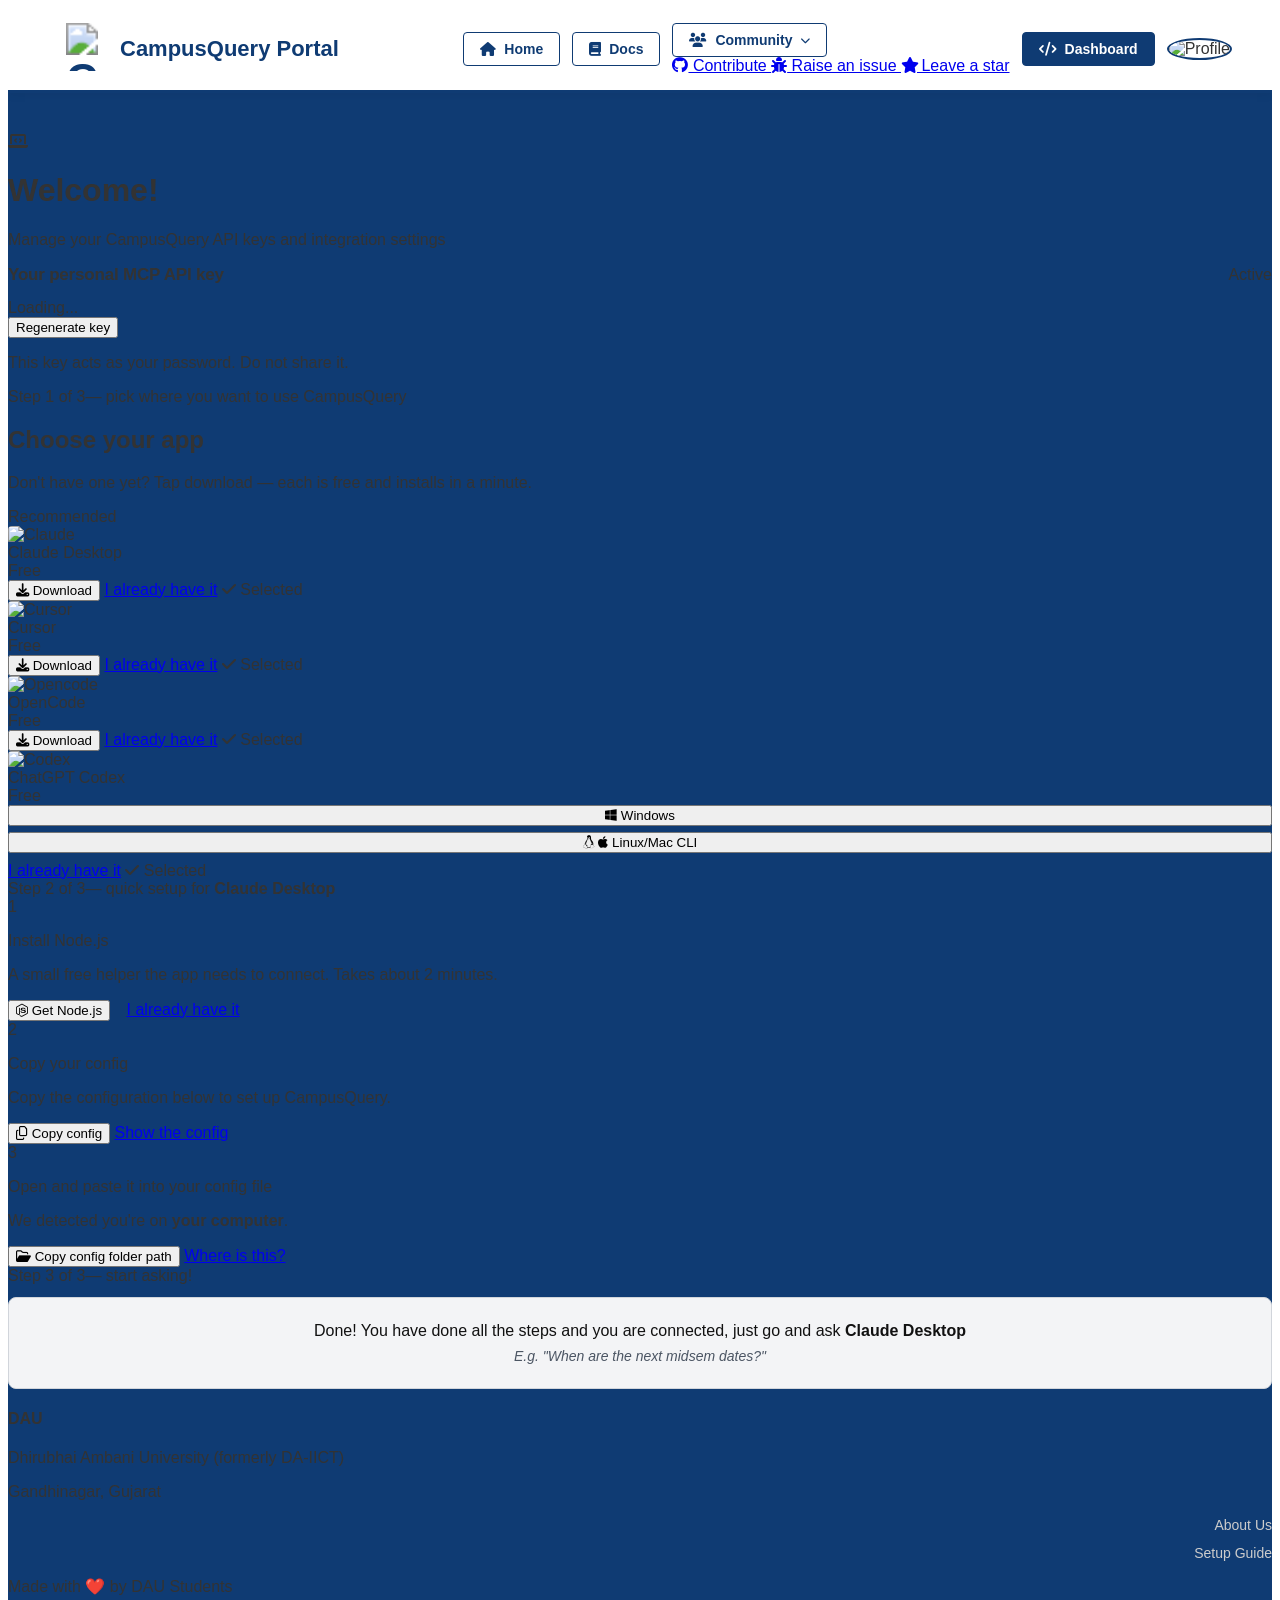
==== frontend/html/api-key.html @ 68f0042c "initial commit" ====
<!DOCTYPE html>
<html lang="en">

<head>
    <meta charset="UTF-8">
    <meta name="viewport" content="width=device-width, initial-scale=1.0">
    <link rel="icon" href="/assets/favicon.png">
    <title>API Keys — CampusQuery</title>
    <meta name="description" content="CampusQuery Setup — manage your API key and connect your app">

    <!-- Google Fonts -->
    <link rel="preconnect" href="https://fonts.googleapis.com">
    <link rel="preconnect" href="https://fonts.gstatic.com" crossorigin>
    <link
        href="https://fonts.googleapis.com/css2?family=Inter:wght@300;400;500;600;700&family=Outfit:wght@400;500;600;700;800&display=swap"
        rel="stylesheet">

    <!-- FontAwesome -->
    <link rel="stylesheet" href="https://cdnjs.cloudflare.com/ajax/libs/font-awesome/6.4.0/css/all.min.css">

    <!-- Google Identity Services -->
    <script src="https://accounts.google.com/gsi/client" async defer></script>

    <!-- Stylesheet -->
    <link rel="stylesheet" href="/css/style.css?v=6">
    <link rel="stylesheet" href="/css/api-key.css">
</head>

<body>
    <div class="app-container" id="app-container"
        style="display: flex; flex-direction: column; background-color: #0f3b73; min-height: 100vh; overflow-y: auto; box-sizing: border-box; text-align: left; color: #333; font-family: 'Open Sans', sans-serif;">
        <div class="top-accent-bar"></div>

        <!-- Dashboard Navigation -->
        <nav class="app-nav"
            style="background: #ffffff; border-bottom: 3px solid #0f3b73; padding: 15px 40px; display: flex; justify-content: space-between; align-items: center; box-shadow: 0 2px 10px rgba(0,0,0,0.05); margin-bottom: 40px;">
            <div
                style="display: flex; align-items: center; gap: 12px; color: #0f3b73; font-size: 22px; font-weight: 700;">
                <img src="/assets/campusquery_icon.png" alt="CampusQuery" style="width: 24px; height: 24px; object-fit: contain; transform: scale(2.0) translate(6px, -1px); transform-origin: center; margin: 0 18px;">
                <span>CampusQuery Portal</span>
            </div>
            <div style="display: flex; gap: 12px; align-items: center; flex-wrap: wrap; justify-content: center;">
                <button onclick="localStorage.setItem('dau_buddy_view', 'landing'); window.location.href='/'"
                    class="nav-docs-btn"
                    style="padding: 8px 16px; background: transparent; color: #0f3b73; border: 1px solid #0f3b73; border-radius: 4px; cursor: pointer; font-weight: 600; font-size: 14px; font-family: 'Open Sans', sans-serif; display: flex; align-items: center; gap: 8px; transition: all 0.2s; text-decoration: none;">
                    <i class="fa-solid fa-house"></i> Home
                </button>
                <button onclick="window.location.href='/docs'" class="nav-docs-btn"
                    style="padding: 8px 16px; background: transparent; color: #0f3b73; border: 1px solid #0f3b73; border-radius: 4px; cursor: pointer; font-weight: 600; font-size: 14px; font-family: 'Open Sans', sans-serif; display: flex; align-items: center; gap: 8px; transition: all 0.2s; text-decoration: none;">
                    <i class="fa-solid fa-book"></i> Docs
                </button>

                <div class="community-dropdown-container">
                    <button class="nav-docs-btn"
                        style="padding: 8px 16px; background: transparent; color: #0f3b73; border: 1px solid #0f3b73; border-radius: 4px; cursor: pointer; font-weight: 600; font-size: 14px; font-family: 'Open Sans', sans-serif; display: flex; align-items: center; gap: 8px; transition: all 0.2s; text-decoration: none;">
                        <i class="fa-solid fa-users"></i> Community <i class="fa-solid fa-chevron-down"
                            style="font-size: 10px;"></i>
                    </button>
                    <div class="community-dropdown-menu">
                        <a href="https://github.com/Piyushtanwani/mcp-server/blob/Main/docs/contribution.md#contributing-to-campusquery-mcp-server"
                            target="_blank" class="community-dropdown-item">
                            <i class="fa-brands fa-github" style="width: 16px; text-align: center;"></i> Contribute
                        </a>
                        <a href="https://github.com/Piyushtanwani/mcp-server/issues/new/choose" target="_blank"
                            class="community-dropdown-item">
                            <i class="fa-solid fa-bug" style="width: 16px; text-align: center;"></i> Raise an issue
                        </a>
                        <a href="https://github.com/Piyushtanwani/mcp-server" target="_blank"
                            class="community-dropdown-item">
                            <i class="fa-solid fa-star" style="width: 16px; text-align: center;"></i> Leave a star
                        </a>
                    </div>
                </div>

                <button class="nav-docs-btn nav-docs-btn-active" onclick="window.location.href='/api-keys'"
                    style="padding: 8px 16px; background: #0f3b73; color: #ffffff; border: 1px solid #0f3b73; border-radius: 4px; cursor: pointer; font-weight: 600; font-size: 14px; font-family: 'Open Sans', sans-serif; display: flex; align-items: center; gap: 8px; transition: all 0.2s; text-decoration: none;">
                    <i class="fa-solid fa-code"></i> Dashboard
                </button>

                <div class="profile-container" id="profile-container" style="position: relative;">
                    <img id="nav-profile-trigger" src="https://lh3.googleusercontent.com/a/default-user"
                        referrerpolicy="no-referrer" alt="Profile"
                        style="width: 40px; height: 40px; border-radius: 50%; cursor: pointer; border: 2px solid #0f3b73; transition: transform 0.2s; object-fit: cover;">

                    <div id="profile-dropdown" class="profile-dropdown"
                        style="display: none; flex-direction: column; position: absolute; top: 50px; right: 0; background: #fff; border: 1px solid #e0e0e0; border-radius: 12px; box-shadow: 0 8px 24px rgba(0,0,0,0.1); width: 300px; z-index: 1000; overflow: hidden;">
                        <div class="profile-info"
                            style="position: relative; padding: 24px; text-align: center; border-bottom: 1px solid #f0f0f0;">
                            <button id="close-profile-btn"
                                style="position: absolute; top: 12px; right: 12px; background: transparent; border: none; cursor: pointer; font-size: 18px; color: #555; transition: color 0.2s;"><i
                                    class="fa-solid fa-xmark"></i></button>
                            <img id="dropdown-avatar" src="https://lh3.googleusercontent.com/a/default-user"
                                referrerpolicy="no-referrer"
                                style="width: 72px; height: 72px; border-radius: 50%; border: 2px solid #0f3b73; margin-bottom: 12px; object-fit: cover;">
                            <h3 id="dropdown-name"
                                style="margin: 0 0 4px 0; font-size: 18px; color: #111; font-family: 'Open Sans', sans-serif; font-weight: 600;">
                                Welcome!</h3>
                            <p id="dropdown-email"
                                style="margin: 0 0 8px 0; font-size: 14px; color: #555; font-family: 'Open Sans', sans-serif;">
                                Authenticated User</p>
                            <span id="dropdown-role"
                                style="display: inline-block; background: #e0f2fe; color: #0284c7; padding: 4px 12px; border-radius: 12px; font-size: 12px; font-weight: 600; font-family: 'Open Sans', sans-serif; border: 1px solid #bae6fd;">Role</span>
                        </div>
                        <div class="profile-actions" style="padding: 8px;">
                            <button id="nav-chat-btn" onclick="window.location.href='/chat'"
                                style="width: 100%; padding: 12px 16px; background: transparent; border: none; text-align: left; cursor: pointer; font-size: 15px; color: #333; font-family: 'Open Sans', sans-serif; border-radius: 8px; display: flex; align-items: center; gap: 12px; font-weight: 500; transition: background 0.2s;">
                                <i class="fa-solid fa-comments" style="color: #555; font-size: 18px;"></i> Chat
                                Interface
                            </button>
                            <button id="nav-dashboard-btn" onclick="window.location.href='/maintainer'"
                                style="width: 100%; padding: 12px 16px; background: transparent; border: none; text-align: left; cursor: pointer; font-size: 15px; color: #333; font-family: 'Open Sans', sans-serif; border-radius: 8px; display: flex; align-items: center; gap: 12px; font-weight: 500; transition: background 0.2s;">
                                <i class="fa-solid fa-chart-line" style="color: #555; font-size: 18px;"></i> Analytics
                            </button>
                            <button id="feedback-btn" class="nav-feedback-btn"
                                style="width: 100%; padding: 12px 16px; background: transparent; border: none; text-align: left; cursor: pointer; font-size: 15px; color: #333; font-family: 'Open Sans', sans-serif; border-radius: 8px; display: flex; align-items: center; gap: 12px; font-weight: 500; transition: background 0.2s;">
                                <i class="fa-regular fa-comment-dots" style="color: #555; font-size: 18px;"></i>
                                Feedback
                            </button>
                            <button id="logout-btn"
                                style="width: 100%; padding: 12px 16px; background: transparent; border: none; text-align: left; cursor: pointer; font-size: 15px; color: #333; font-family: 'Open Sans', sans-serif; border-radius: 8px; display: flex; align-items: center; gap: 12px; font-weight: 500; transition: background 0.2s;">
                                <i class="fa-solid fa-arrow-right-from-bracket"
                                    style="color: #555; font-size: 18px;"></i> Sign out
                            </button>
                        </div>
                    </div>
                </div>
            </div>
        </nav>

        <!-- ═══════════════════ SETUP WIZARD CONTENT ═══════════════════ -->
        <div class="setup-page">

            <!-- HERO -->
            <div class="setup-hero">
                <div class="setup-glyph">
                    <i class="fa-solid fa-laptop-code"></i>
                </div>
                <div>
                    <h1 id="welcome-name">Welcome!</h1>
                    <p>Manage your CampusQuery API keys and integration settings</p>
                </div>
            </div>

            <!-- API KEY CARD -->
            <div class="setup-card">
                <div style="display:flex;justify-content:space-between;align-items:center;margin-bottom:14px">
                    <h2 style="margin:0;font-size:17px;letter-spacing:-.2px">Your personal MCP API key</h2>
                    <span class="setup-badge active" id="key-status">Active</span>
                </div>
                <div class="setup-keyrow">
                    <div class="setup-keyfield">
                        <span id="api-key-display">Loading...</span>
                    </div>
                    <button class="setup-btn danger" id="regenerate-key-btn">Regenerate key</button>
                </div>
                <p class="setup-hint">This key acts as your password. Do not share it.</p>
                <!-- Hidden input kept for JS compatibility -->
                <input type="hidden" id="api-key-input" value="Loading...">
            </div>

            <!-- STEP 1: CHOOSE APP -->
            <div class="setup-card">
                <div class="setup-eyebrow"><span class="num">Step 1 of 3</span><span class="txt">— pick where you want
                        to use CampusQuery</span></div>
                <h2>Choose your app</h2>
                <p class="setup-sub">Don't have one yet? Tap download — each is free and installs in a minute.</p>

                <div class="setup-apps" id="apps">
                    <div class="setup-app selected" data-app="claude" onclick="pickApp(this)">
                        <div class="setup-app-top"><span class="setup-badge rec">Recommended</span></div>
                        <div class="setup-app-id">
                            <div class="setup-app-ico"><img
                                    src="https://www.google.com/s2/favicons?domain=claude.ai&sz=32" alt="Claude"
                                    width="24" height="24" style="border-radius: 4px;"></div>
                            <div>
                                <div class="setup-app-name">Claude Desktop</div>
                                <div class="setup-app-price">Free</div>
                            </div>
                        </div>
                        <button class="setup-btn block sm" onclick="event.stopPropagation();openDownload('claude')"><i
                                class="fa-solid fa-download"></i> Download</button>
                        <a href="#" class="setup-app-have"
                            onclick="event.preventDefault(); pickApp(this.closest('.setup-app'))">I already have it</a>
                        <span class="setup-app-chosen"><i class="fa-solid fa-check"></i> Selected</span>
                    </div>

                    <div class="setup-app" data-app="cursor" onclick="pickApp(this)">
                        <div class="setup-app-top"></div>
                        <div class="setup-app-id">
                            <div class="setup-app-ico"><img
                                    src="https://www.google.com/s2/favicons?domain=cursor.sh&sz=32" alt="Cursor"
                                    width="24" height="24" style="border-radius: 4px;"></div>
                            <div>
                                <div class="setup-app-name">Cursor</div>
                                <div class="setup-app-price">Free</div>
                            </div>
                        </div>
                        <button class="setup-btn block sm" onclick="event.stopPropagation();openDownload('cursor')"><i
                                class="fa-solid fa-download"></i> Download</button>
                        <a href="#" class="setup-app-have"
                            onclick="event.preventDefault(); pickApp(this.closest('.setup-app'))">I already have it</a>
                        <span class="setup-app-chosen"><i class="fa-solid fa-check"></i> Selected</span>
                    </div>

                    <div class="setup-app" data-app="opencode" onclick="pickApp(this)">
                        <div class="setup-app-top"></div>
                        <div class="setup-app-id">
                            <div class="setup-app-ico"><img
                                    src="https://www.google.com/s2/favicons?domain=opencode.ai&sz=32" alt="Opencode"
                                    width="24" height="24" style="border-radius: 4px;"></div>
                            <div>
                                <div class="setup-app-name">OpenCode</div>
                                <div class="setup-app-price">Free</div>
                            </div>
                        </div>
                        <button class="setup-btn block sm" onclick="event.stopPropagation();openDownload('opencode')"><i
                                class="fa-solid fa-download"></i> Download</button>
                        <a href="#" class="setup-app-have"
                            onclick="event.preventDefault(); pickApp(this.closest('.setup-app'))">I already have it</a>
                        <span class="setup-app-chosen"><i class="fa-solid fa-check"></i> Selected</span>
                    </div>

                    <div class="setup-app" data-app="codex" onclick="pickApp(this)">
                        <div class="setup-app-top"></div>
                        <div class="setup-app-id">
                            <div class="setup-app-ico"><img
                                    src="https://www.google.com/s2/favicons?domain=chatgpt.com&sz=32" alt="Codex"
                                    width="24" height="24" style="border-radius: 4px;"></div>
                            <div>
                                <div class="setup-app-name">ChatGPT Codex</div>
                                <div class="setup-app-price">Free</div>
                            </div>
                        </div>
                        <div style="display:flex; gap:6px; flex-direction:column; margin-bottom: 9px">
                            <button class="setup-btn block sm"
                                onclick="event.stopPropagation();openDownload('codex-windows')"><i
                                    class="fa-brands fa-windows"></i> Windows</button>
                            <button class="setup-btn block sm"
                                onclick="event.stopPropagation();openDownload('codex-linux')"><i
                                    class="fa-brands fa-linux"></i> <i class="fa-brands fa-apple"></i> Linux/Mac
                                CLI</button>
                        </div>
                        <a href="#" class="setup-app-have"
                            onclick="event.preventDefault(); pickApp(this.closest('.setup-app'))">I already have it</a>
                        <span class="setup-app-chosen"><i class="fa-solid fa-check"></i> Selected</span>
                    </div>
                </div>
            </div>

            <!-- STEP 2: SETUP -->
            <div class="setup-card">
                <div class="setup-eyebrow"><span class="num">Step 2 of 3</span><span class="txt">— quick setup for <b
                            id="appLabel" style="color:var(--setup-muted)">Claude Desktop</b></span></div>

                <div class="setup-steps">
                    <div class="setup-step" id="step-nodejs">
                        <div class="setup-step-marker" id="nodejs-marker">1</div>
                        <div class="setup-step-body">
                            <p class="setup-step-t">Install Node.js</p>
                            <p class="setup-step-d">A small free helper the app needs to connect. Takes about 2 minutes.
                            </p>
                            <div class="setup-step-actions">
                                <button class="setup-btn sm" onclick="openDownload('nodejs')"><i
                                        class="fa-brands fa-node-js"></i> Get Node.js</button>
                                <a href="#" class="setup-inline-link" onclick="markNodejsDone();return false"
                                    style="margin-left: 12px;">I already have it</a>
                            </div>
                        </div>
                    </div>

                    <div class="setup-step">
                        <div class="setup-step-marker">2</div>
                        <div class="setup-step-body">
                            <p class="setup-step-t">Copy your config</p>
                            <p class="setup-step-d">Copy the configuration below to set up CampusQuery.</p>
                            <div class="setup-step-actions">
                                <button class="setup-btn accent sm" id="copyBtn" onclick="copyConfig()"><i
                                        class="fa-regular fa-copy"></i> Copy config</button>
                                <a href="#" class="setup-inline-link" onclick="toggleCode();return false"
                                    id="peekLink">Show the config</a>
                            </div>
                            <div id="codeWrap" style="display:none">
                                <pre id="codeBlock"></pre>
                            </div>
                        </div>
                    </div>

                    <div class="setup-step">
                        <div class="setup-step-marker">3</div>
                        <div class="setup-step-body">
                            <p class="setup-step-t">Open and paste it into <span id="configFileName">your config
                                    file</span></p>
                            <p class="setup-step-d">We detected you're on <b id="osName">your computer</b>.</p>
                            <div class="setup-step-actions">
                                <button class="setup-btn sm" id="openConfigBtn"><i
                                        class="fa-regular fa-folder-open"></i> Copy config folder path</button>
                                <a href="#" class="setup-inline-link" onclick="toggleWhere();return false">Where is
                                    this?</a>
                            </div>
                            <p class="setup-secnote" id="whereNote" style="display:none"></p>
                        </div>
                    </div>
                </div>
            </div>

            <!-- STEP 3: READY -->
            <div class="setup-card">
                <div class="setup-eyebrow" style="margin-bottom: 12px"><span class="num">Step 3 of 3</span><span
                        class="txt">— start asking!</span></div>
                <div class="setup-test"
                    style="align-items: center; justify-content: center; text-align: center; padding: 24px; border: 1px solid #d1d5db; background-color: #f3f4f6; border-radius: 8px;">
                    <div style="font-size: 16px; color: #111; font-weight: 500; margin-bottom: 8px;">
                        Done! You have done all the steps and you are connected, just go and ask <span id="readyAppName"
                            style="font-weight: 700;">Claude Desktop</span>
                    </div>
                    <div style="font-size: 14px; color: #4b5563; font-style: italic;" id="readyAppExample">
                        E.g. "When are the next midsem dates?"
                    </div>
                </div>
            </div>

        </div><!-- /.setup-page -->

        <footer class="landing-footer" style="margin-top: auto;">
            <div class="footer-content">
                <div class="footer-brand">
                    <h4>DAU</h4>
                    <p>Dhirubhai Ambani University (formerly DA-IICT)</p>
                    <p>Gandhinagar, Gujarat</p>
                </div>
                <div class="footer-links" style="display: flex; flex-direction: column; gap: 12px; text-align: right;">
                    <a href="https://github.com/Piyushtanwani/mcp-server" target="_blank"
                        style="color: #cccccc; text-decoration: none; font-size: 14px; transition: color 0.2s;"
                        onmouseover="this.style.color='#ffffff'" onmouseout="this.style.color='#cccccc'">About Us</a>
                    <a href="/setup-guide"
                        style="color: #cccccc; text-decoration: none; font-size: 14px; transition: color 0.2s;"
                        onmouseover="this.style.color='#ffffff'" onmouseout="this.style.color='#cccccc'">Setup Guide</a>
                </div>
            </div>
            <div class="footer-bottom">
                <p>Made with ❤️ by DAU Students</p>
            </div>
        </footer>
    </div>

    <!-- Feedback Modal -->
    <div id="feedback-modal" class="feedback-modal-overlay" style="display: none; flex-direction: column;">
        <div class="feedback-modal-content">
            <div class="feedback-modal-header">
                <h2>Share Your Feedback</h2>
                <button id="close-feedback-btn" class="close-feedback-btn"><i class="fa-solid fa-xmark"></i></button>
            </div>
            <div class="feedback-modal-body">
                <p style="font-size: 14px; color: #475569; margin-top: 0; margin-bottom: 24px; line-height: 1.5;">Help
                    us improve CampusQuery by reporting bugs, requesting features, or sharing suggestions.</p>
                <form id="feedback-form">
                    <div class="form-group">
                        <label for="feedback-category">Category <span style="color: red;">*</span></label>
                        <select id="feedback-category" required>
                            <option value="" disabled selected>Select a category</option>
                            <option value="Bug Report">🐞 Bug Report</option>
                            <option value="Feature Request">✨ Feature Request</option>
                            <option value="Improvement Suggestion">💡 Improvement Suggestion</option>
                            <option value="General Feedback">💬 General Feedback</option>
                        </select>
                    </div>
                    <div class="form-group">
                        <label for="feedback-subject">Subject <span style="color: red;">*</span></label>
                        <input type="text" id="feedback-subject" placeholder="Brief summary of your feedback" required>
                    </div>
                    <div class="form-group">
                        <label for="feedback-description">Description <span style="color: red;">*</span></label>
                        <textarea id="feedback-description" rows="5"
                            placeholder="Please provide detailed information..." required maxlength="1000"></textarea>
                        <div class="char-counter"><span id="char-count">0</span>/1000</div>
                    </div>
                    <div class="feedback-modal-footer">
                        <button type="button" id="cancel-feedback-btn" class="btn-cancel">Cancel</button>
                        <button type="submit" id="submit-feedback-btn" class="btn-submit">
                            <span class="submit-text">Submit Feedback</span>
                            <div class="loader" style="display: none;"></div>
                        </button>
                    </div>
                </form>
            </div>
        </div>
    </div>

    <!-- Toast Notification Container -->
    <div id="toast-container" class="toast-container"></div>

    <!-- New Key Modal -->
    <div id="new-key-modal"
        style="display: none; flex-direction: column; position: fixed; top: 0; left: 0; right: 0; bottom: 0; background: rgba(0,0,0,0.6); z-index: 1000; justify-content: center; align-items: center; padding: 20px;">
        <div
            style="background: white; border-radius: 8px; padding: 30px; max-width: 500px; width: 100%; box-shadow: 0 4px 20px rgba(0,0,0,0.2);">
            <div style="display: flex; justify-content: space-between; align-items: center; margin-bottom: 20px;">
                <h2 style="margin: 0; font-size: 20px; color: #111;">Your New API Key</h2>
                <button id="close-new-key-modal"
                    style="background: none; border: none; font-size: 24px; cursor: pointer; color: #666; line-height: 1;">&times;</button>
            </div>
            <div
                style="background: #e0f2fe; color: #0369a1; padding: 12px; border-radius: 4px; margin-bottom: 20px; font-size: 14px; border: 1px solid #bae6fd;">
                <strong>Info:</strong> this API key is displayed only once, now. Therefore, copy and keep this key
                somewhere safe but accessible. If you lose this key, you can generate a new one.
            </div>
            <div style="display: flex; gap: 10px; margin-bottom: 20px;">
                <input type="text" id="new-key-input" readonly value=""
                    style="flex: 1; padding: 12px 16px; background: #f8f9fa; border: 1px solid #ccc; color: #333; border-radius: 4px; font-family: monospace; font-size: 14px; outline: none;">
                <button id="copy-new-key-btn"
                    style="padding: 10px 16px; background: #10b981; color: white; border: none; border-radius: 4px; cursor: pointer; font-weight: bold;">Copy</button>
            </div>
            <div style="text-align: right;">
                <button id="done-new-key-btn"
                    style="padding: 10px 20px; background: #0f3b73; color: white; border: none; border-radius: 4px; cursor: pointer; font-weight: bold;">I
                    have copied my key</button>
            </div>
        </div>
    </div>

    <!-- Setup-specific toast -->
    <div id="setup-toast"></div>

    <script src="/js/feedback.js"></script>
    <script src="/js/api-key.js"></script>
    <script src="/js/login-modal.js"></script>
</body>

</html>
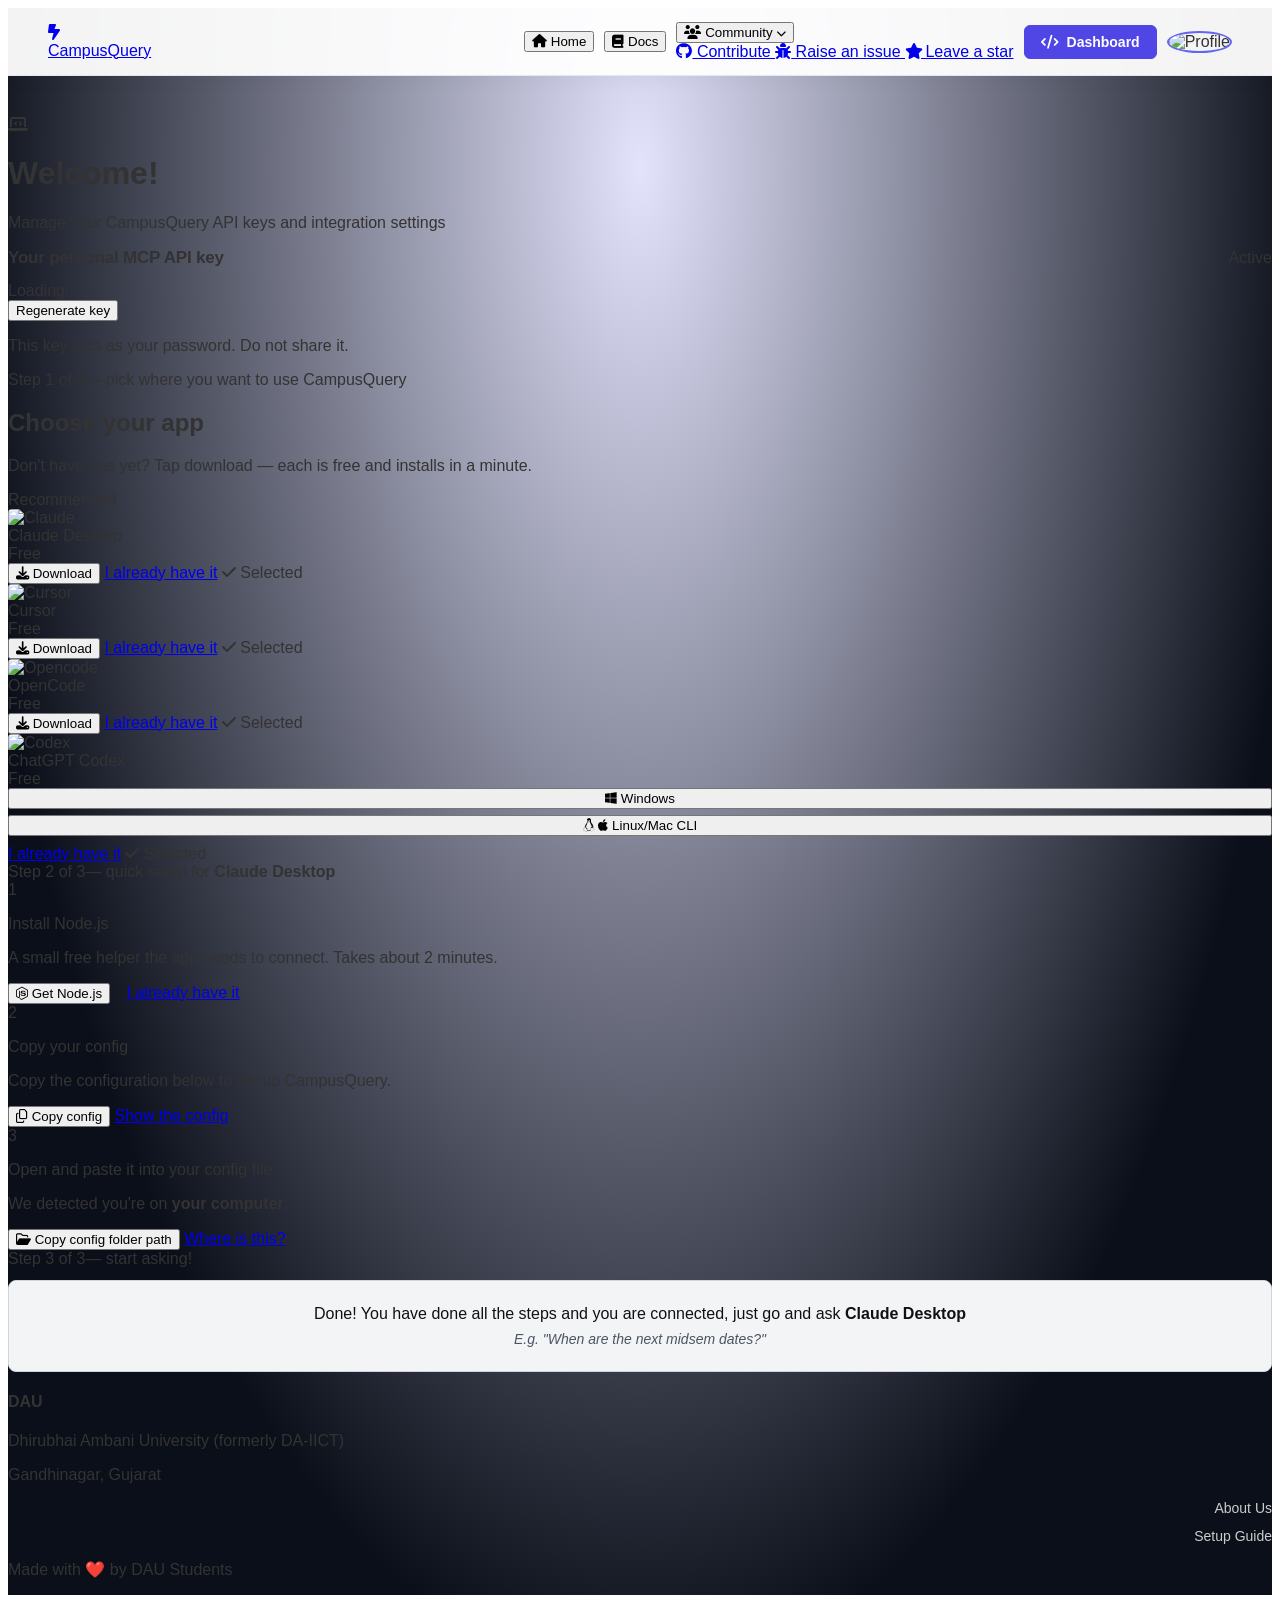
==== commit a2381206: "UI updated" ====
--- a/frontend/html/api-key.html
+++ b/frontend/html/api-key.html
@@ -28,31 +28,27 @@
 
 <body>
     <div class="app-container" id="app-container"
-        style="display: flex; flex-direction: column; background-color: #0f3b73; min-height: 100vh; overflow-y: auto; box-sizing: border-box; text-align: left; color: #333; font-family: 'Open Sans', sans-serif;">
+        style="display: flex; flex-direction: column; background: radial-gradient(ellipse at 50% 10%, rgba(99, 102, 241, 0.18) 0%, #0b0f19 75%); min-height: 100vh; overflow-y: auto; box-sizing: border-box; text-align: left; color: #333; font-family: 'Open Sans', sans-serif;">
         <div class="top-accent-bar"></div>
 
         <!-- Dashboard Navigation -->
         <nav class="app-nav"
-            style="background: #ffffff; border-bottom: 3px solid #0f3b73; padding: 15px 40px; display: flex; justify-content: space-between; align-items: center; box-shadow: 0 2px 10px rgba(0,0,0,0.05); margin-bottom: 40px;">
-            <div
-                style="display: flex; align-items: center; gap: 12px; color: #0f3b73; font-size: 22px; font-weight: 700;">
-                <img src="/assets/campusquery_icon.png" alt="CampusQuery" style="width: 24px; height: 24px; object-fit: contain; transform: scale(2.0) translate(6px, -1px); transform-origin: center; margin: 0 18px;">
-                <span>CampusQuery Portal</span>
-            </div>
-            <div style="display: flex; gap: 12px; align-items: center; flex-wrap: wrap; justify-content: center;">
+            style="background: rgba(255, 255, 255, 0.95); backdrop-filter: blur(12px); border-bottom: 1px solid #e2e8f0; padding: 14px 40px; display: flex; justify-content: space-between; align-items: center; box-shadow: 0 4px 20px -2px rgba(15, 23, 42, 0.04); margin-bottom: 40px;">
+            <a href="/" class="nav-brand">
+                <div class="cq-logo-mark"><i class="fa-solid fa-bolt-lightning"></i></div>
+                <span class="cq-brand-name">Campus<span class="cq-brand-accent">Query</span></span>
+            </a>
+            <div style="display: flex; gap: 10px; align-items: center; flex-wrap: wrap; justify-content: center;">
                 <button onclick="localStorage.setItem('dau_buddy_view', 'landing'); window.location.href='/'"
-                    class="nav-docs-btn"
-                    style="padding: 8px 16px; background: transparent; color: #0f3b73; border: 1px solid #0f3b73; border-radius: 4px; cursor: pointer; font-weight: 600; font-size: 14px; font-family: 'Open Sans', sans-serif; display: flex; align-items: center; gap: 8px; transition: all 0.2s; text-decoration: none;">
+                    class="nav-docs-btn">
                     <i class="fa-solid fa-house"></i> Home
                 </button>
-                <button onclick="window.location.href='/docs'" class="nav-docs-btn"
-                    style="padding: 8px 16px; background: transparent; color: #0f3b73; border: 1px solid #0f3b73; border-radius: 4px; cursor: pointer; font-weight: 600; font-size: 14px; font-family: 'Open Sans', sans-serif; display: flex; align-items: center; gap: 8px; transition: all 0.2s; text-decoration: none;">
+                <button onclick="window.location.href='/docs'" class="nav-docs-btn">
                     <i class="fa-solid fa-book"></i> Docs
                 </button>
 
                 <div class="community-dropdown-container">
-                    <button class="nav-docs-btn"
-                        style="padding: 8px 16px; background: transparent; color: #0f3b73; border: 1px solid #0f3b73; border-radius: 4px; cursor: pointer; font-weight: 600; font-size: 14px; font-family: 'Open Sans', sans-serif; display: flex; align-items: center; gap: 8px; transition: all 0.2s; text-decoration: none;">
+                    <button class="nav-docs-btn">
                         <i class="fa-solid fa-users"></i> Community <i class="fa-solid fa-chevron-down"
                             style="font-size: 10px;"></i>
                     </button>
@@ -73,14 +69,14 @@
                 </div>
 
                 <button class="nav-docs-btn nav-docs-btn-active" onclick="window.location.href='/api-keys'"
-                    style="padding: 8px 16px; background: #0f3b73; color: #ffffff; border: 1px solid #0f3b73; border-radius: 4px; cursor: pointer; font-weight: 600; font-size: 14px; font-family: 'Open Sans', sans-serif; display: flex; align-items: center; gap: 8px; transition: all 0.2s; text-decoration: none;">
+                    style="padding: 8px 16px; background: #4f46e5; color: #ffffff; border: 1px solid #4f46e5; border-radius: 6px; cursor: pointer; font-weight: 600; font-size: 14px; font-family: 'Open Sans', sans-serif; display: flex; align-items: center; gap: 8px; transition: all 0.2s; text-decoration: none;">
                     <i class="fa-solid fa-code"></i> Dashboard
                 </button>
 
                 <div class="profile-container" id="profile-container" style="position: relative;">
                     <img id="nav-profile-trigger" src="https://lh3.googleusercontent.com/a/default-user"
                         referrerpolicy="no-referrer" alt="Profile"
-                        style="width: 40px; height: 40px; border-radius: 50%; cursor: pointer; border: 2px solid #0f3b73; transition: transform 0.2s; object-fit: cover;">
+                        style="width: 40px; height: 40px; border-radius: 50%; cursor: pointer; border: 2px solid #6366f1; transition: transform 0.2s; object-fit: cover;">
 
                     <div id="profile-dropdown" class="profile-dropdown"
                         style="display: none; flex-direction: column; position: absolute; top: 50px; right: 0; background: #fff; border: 1px solid #e0e0e0; border-radius: 12px; box-shadow: 0 8px 24px rgba(0,0,0,0.1); width: 300px; z-index: 1000; overflow: hidden;">
@@ -91,7 +87,7 @@
                                     class="fa-solid fa-xmark"></i></button>
                             <img id="dropdown-avatar" src="https://lh3.googleusercontent.com/a/default-user"
                                 referrerpolicy="no-referrer"
-                                style="width: 72px; height: 72px; border-radius: 50%; border: 2px solid #0f3b73; margin-bottom: 12px; object-fit: cover;">
+                                style="width: 72px; height: 72px; border-radius: 50%; border: 2px solid #6366f1; margin-bottom: 12px; object-fit: cover;">
                             <h3 id="dropdown-name"
                                 style="margin: 0 0 4px 0; font-size: 18px; color: #111; font-family: 'Open Sans', sans-serif; font-weight: 600;">
                                 Welcome!</h3>
@@ -412,7 +408,7 @@
             </div>
             <div style="text-align: right;">
                 <button id="done-new-key-btn"
-                    style="padding: 10px 20px; background: #0f3b73; color: white; border: none; border-radius: 4px; cursor: pointer; font-weight: bold;">I
+                    style="padding: 10px 20px; background: #4f46e5; color: white; border: none; border-radius: 6px; cursor: pointer; font-weight: bold;">I
                     have copied my key</button>
             </div>
         </div>
